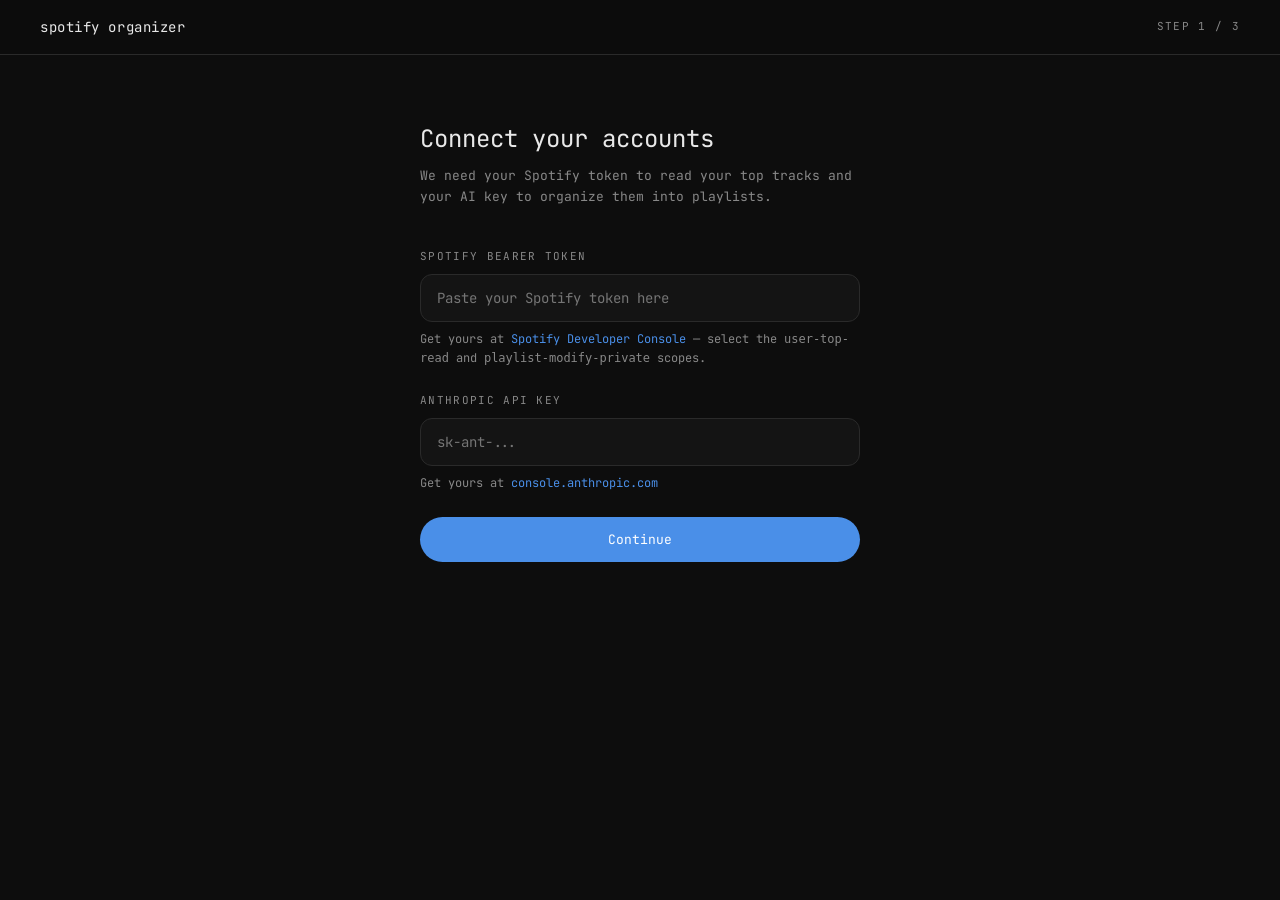
==== result.html @ da6c0eea "initial commit" ====
<!DOCTYPE html>
<html lang="pt-BR">
<head>
  <meta charset="UTF-8">
  <meta name="viewport" content="width=device-width, initial-scale=1.0">
  <title>Spotify Organizer — Results</title>
  <link rel="stylesheet" href="css/style.css">
</head>
<body>
  <nav>
    <a href="index.html" class="logo">spotify organizer</a>
    <span class="step-indicator">Step 3 / 3</span>
  </nav>

  <div class="container container--medium">
    <!-- Loading state -->
    <div id="loading-view" class="loading-container">
      <div class="spinner"></div>
      <h2>Organizing your music...</h2>
      <ul class="loading-steps">
        <li id="step-fetch" class="active">
          <span class="step-icon">○</span>
          Fetching your top 50 tracks
        </li>
        <li id="step-ai">
          <span class="step-icon">○</span>
          AI is categorizing your tracks
        </li>
        <li id="step-done">
          <span class="step-icon">○</span>
          Done
        </li>
      </ul>
    </div>

    <!-- Results state (hidden initially) -->
    <div id="results-view" style="display: none;">
      <div class="results-header">
        <h1>Your playlists are ready</h1>
        <p class="subtitle">Review the results below, then save them to your Spotify account.</p>
      </div>

      <div id="results-grid" class="results-grid"></div>

      <div id="unassigned-section" class="unassigned-section" style="display: none;">
        <h2>Unassigned tracks</h2>
        <div class="result-playlist">
          <ul id="unassigned-list" class="track-list"></ul>
        </div>
      </div>

      <div class="actions-bar">
        <button type="button" class="btn btn-primary btn-spotify" id="save-btn">
          Save to Spotify
        </button>
        <button type="button" class="btn btn-secondary" id="back-btn" style="width: auto;">
          Start over
        </button>
      </div>

      <div id="status-container"></div>
    </div>

    <!-- Error state (hidden initially) -->
    <div id="error-view" style="display: none;">
      <div class="results-header">
        <h1>Something went wrong</h1>
        <p class="subtitle" id="error-message"></p>
      </div>
      <div class="actions-bar">
        <button type="button" class="btn btn-primary" onclick="window.location.href='index.html'">
          Start over
        </button>
      </div>
    </div>
  </div>

  <script type="module">
    import { createSpotifyClient } from './js/spotify.js';
    import { categorizeTracks } from './js/llm.js';

    // Guard
    const spotifyToken = sessionStorage.getItem('spotify_token');
    const llmKey = sessionStorage.getItem('llm_api_key');
    const userPlaylists = JSON.parse(sessionStorage.getItem('user_playlists') || '[]');

    if (!spotifyToken || !llmKey || !userPlaylists.length) {
      window.location.href = 'index.html';
    }

    const spotify = createSpotifyClient(spotifyToken);

    // UI references
    const loadingView = document.getElementById('loading-view');
    const resultsView = document.getElementById('results-view');
    const errorView = document.getElementById('error-view');
    const stepFetch = document.getElementById('step-fetch');
    const stepAi = document.getElementById('step-ai');
    const stepDone = document.getElementById('step-done');

    function markStep(el, state) {
      el.classList.remove('active', 'done');
      el.classList.add(state);
      el.querySelector('.step-icon').textContent = state === 'done' ? '✓' : state === 'active' ? '◌' : '○';
    }

    function showError(msg) {
      loadingView.style.display = 'none';
      errorView.style.display = 'block';
      document.getElementById('error-message').textContent = msg;
    }

    // Store for saving later
    let allTracks = [];
    let categorized = null;

    async function run() {
      try {
        // Step 1: fetch top tracks
        markStep(stepFetch, 'active');
        allTracks = await spotify.getTopTracks();
        markStep(stepFetch, 'done');

        // Step 2: AI categorization
        markStep(stepAi, 'active');
        categorized = await categorizeTracks(llmKey, userPlaylists, allTracks);
        markStep(stepAi, 'done');

        // Step 3: done
        markStep(stepDone, 'done');

        // Short delay for visual feedback
        await new Promise(r => setTimeout(r, 500));
        renderResults();
      } catch (err) {
        showError(err.message);
      }
    }

    function renderResults() {
      loadingView.style.display = 'none';
      resultsView.style.display = 'block';

      const grid = document.getElementById('results-grid');
      const assignedUris = new Set();

      categorized.playlists.forEach((playlist) => {
        const section = document.createElement('div');
        section.className = 'result-playlist';

        let tracksHtml = '';
        playlist.tracks.forEach((track, i) => {
          assignedUris.add(track.uri);
          tracksHtml += `
            <li class="track-item">
              <span class="track-number">${i + 1}</span>
              <span class="track-name">${escapeHtml(track.name)}</span>
            </li>`;
        });

        section.innerHTML = `
          <div class="result-playlist-header">
            <h2>${escapeHtml(playlist.name)}</h2>
            <span class="track-count">${playlist.tracks.length} tracks</span>
          </div>
          <ul class="track-list">${tracksHtml}</ul>`;

        grid.appendChild(section);
      });

      // Unassigned tracks
      const unassigned = allTracks.filter(t => !assignedUris.has(t.uri));
      if (unassigned.length) {
        document.getElementById('unassigned-section').style.display = 'block';
        const list = document.getElementById('unassigned-list');
        unassigned.forEach((track, i) => {
          list.innerHTML += `
            <li class="track-item">
              <span class="track-number">${i + 1}</span>
              <span class="track-name">${escapeHtml(track.name)}</span>
              <span class="track-artist">${escapeHtml(track.artists.map(a => a.name).join(', '))}</span>
            </li>`;
        });
      }
    }

    function escapeHtml(str) {
      const div = document.createElement('div');
      div.textContent = str;
      return div.innerHTML;
    }

    // Save to Spotify
    document.getElementById('save-btn').addEventListener('click', async () => {
      const btn = document.getElementById('save-btn');
      const statusContainer = document.getElementById('status-container');
      btn.disabled = true;
      btn.textContent = 'Saving...';

      try {
        const userId = await spotify.getUserId();

        for (const playlist of categorized.playlists) {
          if (!playlist.tracks.length) continue;

          const uris = playlist.tracks.map(t => t.uri);
          const userPlaylist = userPlaylists.find(
            p => p.name.toLowerCase() === playlist.name.toLowerCase()
          );
          const description = userPlaylist
            ? [userPlaylist.vibe, userPlaylist.energy ? `Energy: ${userPlaylist.energy}` : '']
                .filter(Boolean).join(' · ')
            : '';

          const created = await spotify.createPlaylist(userId, playlist.name, description);
          await spotify.addTracksToPlaylist(created.id, uris);
        }

        statusContainer.innerHTML = `
          <div class="status-message success">
            All playlists have been created on your Spotify account!
          </div>`;
        btn.textContent = 'Saved!';
      } catch (err) {
        statusContainer.innerHTML = `
          <div class="status-message error">
            Error: ${escapeHtml(err.message)}
          </div>`;
        btn.disabled = false;
        btn.textContent = 'Retry save';
      }
    });

    document.getElementById('back-btn').addEventListener('click', () => {
      window.location.href = 'setup.html';
    });

    // Go
    run();
  </script>
</body>
</html>
---- css/style.css ----
@import url('https://fonts.googleapis.com/css2?family=JetBrains+Mono:wght@400;500&display=swap');

* {
  margin: 0;
  padding: 0;
  box-sizing: border-box;
}

:root {
  --bg: #0d0d0d;
  --surface: #141414;
  --border: #2a2a2a;
  --text: #e8e8e8;
  --muted: #888;
  --accent: #4a8fe8;
  --radius: 12px;
  --font: 'JetBrains Mono', monospace;
}

html {
  font-size: 14px;
  line-height: 1.6;
}

body {
  font-family: var(--font);
  background: var(--bg);
  color: var(--text);
  min-height: 100vh;
}

/* ── Nav ── */

nav {
  position: fixed;
  top: 0;
  left: 0;
  right: 0;
  z-index: 100;
  display: flex;
  align-items: center;
  justify-content: space-between;
  padding: 16px 40px;
  background: rgba(13, 13, 13, 0.8);
  backdrop-filter: blur(12px);
  -webkit-backdrop-filter: blur(12px);
  border-bottom: 1px solid var(--border);
}

nav .logo {
  font-size: 14px;
  color: var(--text);
  text-decoration: none;
  letter-spacing: 0.04em;
}

nav .step-indicator {
  font-size: 11px;
  text-transform: uppercase;
  letter-spacing: 0.12em;
  color: var(--muted);
}

/* ── Layout ── */

.container {
  max-width: 1200px;
  margin: 0 auto;
  padding: 120px 60px 60px;
}

.container--narrow {
  max-width: 560px;
}

.container--medium {
  max-width: 800px;
}

/* ── Typography ── */

h1 {
  font-size: 24px;
  font-weight: 400;
  margin-bottom: 8px;
}

h2 {
  font-size: 18px;
  font-weight: 400;
  margin-bottom: 8px;
}

p.subtitle {
  color: var(--muted);
  font-size: 13px;
  margin-bottom: 40px;
}

label {
  display: block;
  font-size: 11px;
  text-transform: uppercase;
  letter-spacing: 0.12em;
  color: var(--muted);
  margin-bottom: 8px;
}

/* ── Form elements ── */

input[type="text"],
input[type="password"],
textarea,
select {
  width: 100%;
  background: var(--surface);
  border: 1px solid var(--border);
  border-radius: var(--radius);
  color: var(--text);
  font-family: var(--font);
  font-size: 14px;
  padding: 14px 16px;
  outline: none;
  transition: border-color 0.2s;
}

input[type="text"]:focus,
input[type="password"]:focus,
textarea:focus,
select:focus {
  border-color: var(--accent);
}

textarea {
  resize: vertical;
  min-height: 80px;
}

select {
  cursor: pointer;
  appearance: none;
  background-image: url("data:image/svg+xml,%3Csvg xmlns='http://www.w3.org/2000/svg' width='12' height='12' viewBox='0 0 24 24' fill='none' stroke='%23888' stroke-width='2'%3E%3Cpolyline points='6 9 12 15 18 9'%3E%3C/polyline%3E%3C/svg%3E");
  background-repeat: no-repeat;
  background-position: right 16px center;
  padding-right: 40px;
}

.form-group {
  margin-bottom: 24px;
}

.form-row {
  display: grid;
  grid-template-columns: 1fr 1fr;
  gap: 16px;
}

/* ── Buttons ── */

.btn {
  display: inline-flex;
  align-items: center;
  justify-content: center;
  gap: 8px;
  font-family: var(--font);
  font-size: 13px;
  cursor: pointer;
  transition: opacity 0.2s;
  border: none;
  outline: none;
}

.btn:hover {
  opacity: 0.85;
}

.btn:disabled {
  opacity: 0.4;
  cursor: not-allowed;
}

.btn-primary {
  background: var(--accent);
  color: #fff;
  border-radius: 100px;
  padding: 14px 32px;
  width: 100%;
}

.btn-secondary {
  background: transparent;
  color: var(--muted);
  border: 1px dashed var(--border);
  border-radius: var(--radius);
  padding: 14px 24px;
  width: 100%;
}

.btn-secondary:hover {
  color: var(--text);
  border-color: var(--muted);
  opacity: 1;
}

.btn-icon {
  background: transparent;
  color: var(--muted);
  border: none;
  padding: 8px;
  border-radius: 8px;
}

.btn-icon:hover {
  color: var(--text);
  opacity: 1;
}

.btn-spotify {
  background: #1db954;
  color: #fff;
  border-radius: 100px;
  padding: 14px 32px;
}

/* ── Cards ── */

.card {
  background: var(--surface);
  border: 1px solid var(--border);
  border-radius: var(--radius);
  padding: 24px;
}

.playlist-card {
  position: relative;
  margin-bottom: 16px;
}

.playlist-card .card-header {
  display: flex;
  align-items: center;
  justify-content: space-between;
  margin-bottom: 20px;
}

.playlist-card .card-number {
  font-size: 11px;
  text-transform: uppercase;
  letter-spacing: 0.12em;
  color: var(--muted);
}

/* ── Loading ── */

.loading-container {
  text-align: center;
  padding: 80px 0;
}

.spinner {
  width: 32px;
  height: 32px;
  border: 2px solid var(--border);
  border-top-color: var(--accent);
  border-radius: 50%;
  animation: spin 0.8s linear infinite;
  margin: 0 auto 24px;
}

@keyframes spin {
  to { transform: rotate(360deg); }
}

.loading-steps {
  list-style: none;
  display: inline-flex;
  flex-direction: column;
  gap: 12px;
  text-align: left;
}

.loading-steps li {
  font-size: 13px;
  color: var(--muted);
  display: flex;
  align-items: center;
  gap: 10px;
}

.loading-steps li.active {
  color: var(--text);
}

.loading-steps li.done {
  color: var(--accent);
}

.loading-steps li .step-icon {
  width: 16px;
  text-align: center;
  flex-shrink: 0;
}

/* ── Results ── */

.results-header {
  text-align: center;
  margin-bottom: 48px;
}

.results-grid {
  display: grid;
  gap: 24px;
}

.result-playlist {
  border: 1px solid var(--border);
  border-radius: var(--radius);
  overflow: hidden;
}

.result-playlist-header {
  background: var(--surface);
  padding: 20px 24px;
  border-bottom: 1px solid var(--border);
  display: flex;
  align-items: center;
  justify-content: space-between;
}

.result-playlist-header h2 {
  margin: 0;
  font-size: 16px;
}

.result-playlist-header .track-count {
  font-size: 11px;
  text-transform: uppercase;
  letter-spacing: 0.12em;
  color: var(--muted);
}

.track-list {
  list-style: none;
}

.track-item {
  display: flex;
  align-items: center;
  gap: 16px;
  padding: 12px 24px;
  border-bottom: 1px solid var(--border);
  font-size: 13px;
}

.track-item:last-child {
  border-bottom: none;
}

.track-item .track-number {
  color: var(--muted);
  font-size: 12px;
  width: 20px;
  text-align: right;
  flex-shrink: 0;
}

.track-item .track-name {
  color: var(--text);
}

.track-item .track-artist {
  color: var(--muted);
  margin-left: auto;
  text-align: right;
}

/* ── Actions bar ── */

.actions-bar {
  display: flex;
  gap: 12px;
  margin-top: 40px;
  justify-content: center;
}

.actions-bar .btn-primary {
  width: auto;
}

/* ── Status messages ── */

.status-message {
  text-align: center;
  padding: 16px;
  border-radius: var(--radius);
  font-size: 13px;
  margin-top: 24px;
}

.status-message.success {
  background: rgba(29, 185, 84, 0.1);
  border: 1px solid rgba(29, 185, 84, 0.3);
  color: #1db954;
}

.status-message.error {
  background: rgba(232, 74, 74, 0.1);
  border: 1px solid rgba(232, 74, 74, 0.3);
  color: #e84a4a;
}

/* ── Helper text ── */

.helper-text {
  font-size: 12px;
  color: var(--muted);
  margin-top: 8px;
}

.helper-text a {
  color: var(--accent);
  text-decoration: none;
}

.helper-text a:hover {
  opacity: 0.85;
}

/* ── Unassigned tracks ── */

.unassigned-section {
  margin-top: 32px;
  opacity: 0.6;
}

.unassigned-section h2 {
  font-size: 14px;
  color: var(--muted);
  margin-bottom: 12px;
}

/* ── Responsive ── */

@media (max-width: 600px) {
  .container {
    padding: 100px 20px 40px;
  }

  nav {
    padding: 16px 20px;
  }

  .form-row {
    grid-template-columns: 1fr;
  }

  .track-item .track-artist {
    display: none;
  }

  .actions-bar {
    flex-direction: column;
  }

  .actions-bar .btn-primary {
    width: 100%;
  }
}
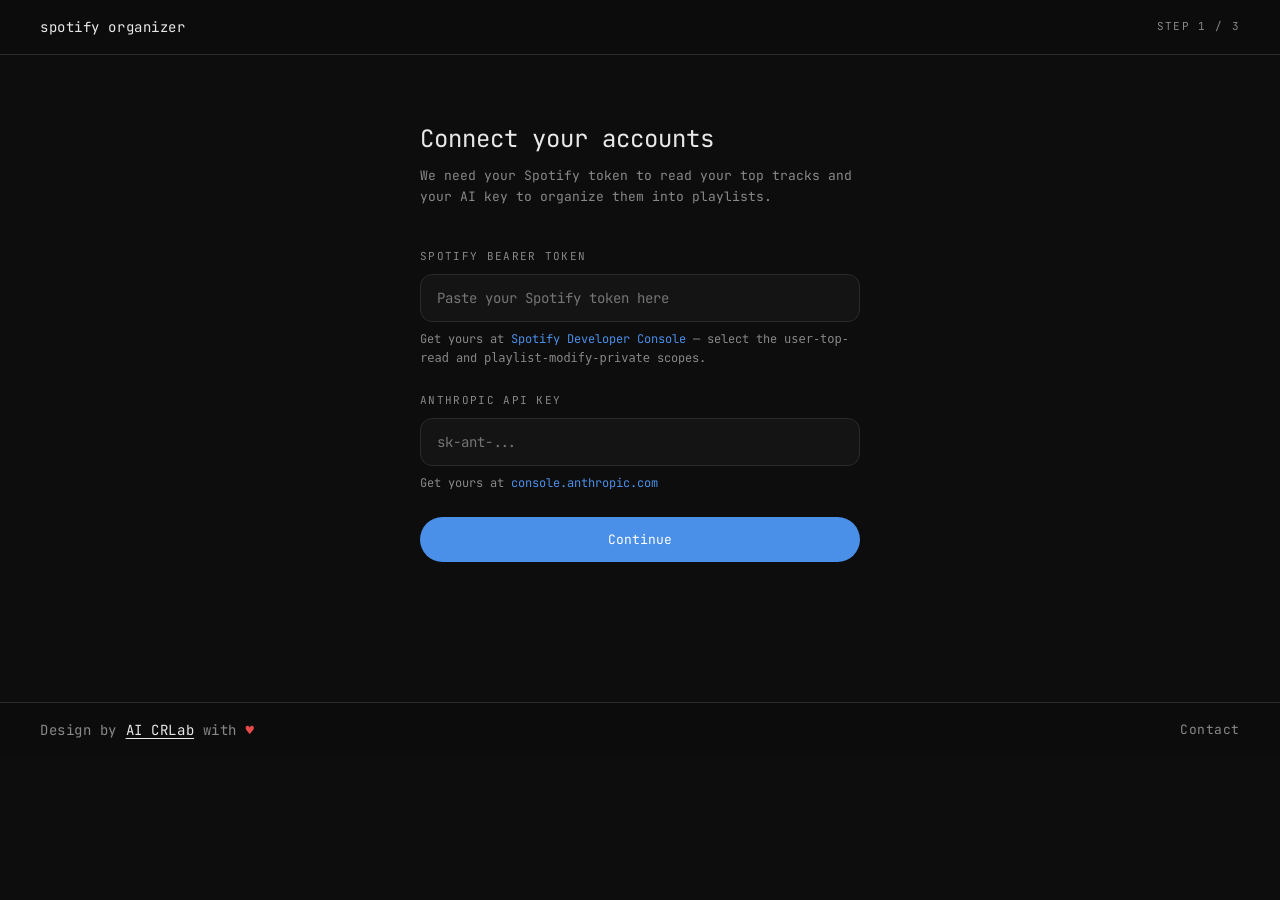
==== commit 35910dd9: "footer" ====
--- a/result.html
+++ b/result.html
@@ -26,6 +26,10 @@
           <span class="step-icon">○</span>
           AI is categorizing your tracks
         </li>
+        <li id="step-save">
+          <span class="step-icon">○</span>
+          Saving playlists to Spotify
+        </li>
         <li id="step-done">
           <span class="step-icon">○</span>
           Done
@@ -35,30 +39,27 @@
 
     <!-- Results state (hidden initially) -->
     <div id="results-view" style="display: none;">
-      <div class="results-header">
-        <h1>Your playlists are ready</h1>
-        <p class="subtitle">Review the results below, then save them to your Spotify account.</p>
-      </div>
-
-      <div id="results-grid" class="results-grid"></div>
+      <div class="results-header results-header--row">
+        <div>
+          <h1>Your playlists are ready</h1>
+          <p class="subtitle">Created and saved to your Spotify account.</p>
+        </div>
+        <button type="button" class="btn btn-secondary btn-compact" id="back-btn">
+          Create more
+        </button>
+      </div>
+
+      <div id="embeds-grid" class="embeds-grid"></div>
 
       <div id="unassigned-section" class="unassigned-section" style="display: none;">
-        <h2>Unassigned tracks</h2>
+        <div class="unassigned-header">
+          <h2>Unassigned tracks <span id="unassigned-count" class="unassigned-count"></span></h2>
+          <p>These tracks didn't match any of your playlists.</p>
+        </div>
         <div class="result-playlist">
           <ul id="unassigned-list" class="track-list"></ul>
         </div>
       </div>
-
-      <div class="actions-bar">
-        <button type="button" class="btn btn-primary btn-spotify" id="save-btn">
-          Save to Spotify
-        </button>
-        <button type="button" class="btn btn-secondary" id="back-btn" style="width: auto;">
-          Start over
-        </button>
-      </div>
-
-      <div id="status-container"></div>
     </div>
 
     <!-- Error state (hidden initially) -->
@@ -74,6 +75,13 @@
       </div>
     </div>
   </div>
+
+  <footer>
+    <span class="footer-brand"><span class="footer-prefix">Design by</span> <a href="https://www.aicrlab.com/" target="_blank" rel="noopener" class="footer-link">AI CRLab</a> <span class="footer-prefix">with</span> <span class="footer-heart">♥</span></span>
+    <div class="footer-links">
+      <a href="https://www.aicrlab.com/contact" target="_blank" rel="noopener">Contact</a>
+    </div>
+  </footer>
 
   <script type="module">
     import { createSpotifyClient } from './js/spotify.js';
@@ -96,6 +104,7 @@
     const errorView = document.getElementById('error-view');
     const stepFetch = document.getElementById('step-fetch');
     const stepAi = document.getElementById('step-ai');
+    const stepSave = document.getElementById('step-save');
     const stepDone = document.getElementById('step-done');
 
     function markStep(el, state) {
@@ -110,68 +119,88 @@
       document.getElementById('error-message').textContent = msg;
     }
 
-    // Store for saving later
-    let allTracks = [];
-    let categorized = null;
+    function escapeHtml(str) {
+      const div = document.createElement('div');
+      div.textContent = str;
+      return div.innerHTML;
+    }
 
     async function run() {
       try {
         // Step 1: fetch top tracks
         markStep(stepFetch, 'active');
-        allTracks = await spotify.getTopTracks();
+        const allTracks = await spotify.getTopTracks();
         markStep(stepFetch, 'done');
 
         // Step 2: AI categorization
         markStep(stepAi, 'active');
-        categorized = await categorizeTracks(llmKey, userPlaylists, allTracks);
+        const categorized = await categorizeTracks(llmKey, userPlaylists, allTracks);
         markStep(stepAi, 'done');
 
-        // Step 3: done
+        // Step 3: Save playlists to Spotify
+        markStep(stepSave, 'active');
+        const userId = await spotify.getUserId();
+        const createdPlaylists = [];
+        const assignedUris = new Set();
+
+        for (const playlist of categorized.playlists) {
+          if (!playlist.tracks.length) continue;
+
+          const uris = playlist.tracks.map(t => t.uri);
+          uris.forEach(uri => assignedUris.add(uri));
+
+          const userPlaylist = userPlaylists.find(
+            p => p.name.toLowerCase() === playlist.name.toLowerCase()
+          );
+          const description = userPlaylist
+            ? [userPlaylist.vibe, userPlaylist.energy ? `Energy: ${userPlaylist.energy}` : '']
+                .filter(Boolean).join(' · ')
+            : '';
+
+          const created = await spotify.createPlaylist(userId, playlist.name, description);
+          await spotify.addTracksToPlaylist(created.id, uris);
+          createdPlaylists.push({ id: created.id, name: playlist.name });
+        }
+        markStep(stepSave, 'done');
+
+        // Step 4: Done
         markStep(stepDone, 'done');
-
-        // Short delay for visual feedback
         await new Promise(r => setTimeout(r, 500));
-        renderResults();
+
+        // Render results
+        const unassigned = allTracks.filter(t => !assignedUris.has(t.uri));
+        renderResults(createdPlaylists, unassigned);
       } catch (err) {
         showError(err.message);
       }
     }
 
-    function renderResults() {
+    function renderResults(playlists, unassigned) {
       loadingView.style.display = 'none';
       resultsView.style.display = 'block';
 
-      const grid = document.getElementById('results-grid');
-      const assignedUris = new Set();
-
-      categorized.playlists.forEach((playlist) => {
-        const section = document.createElement('div');
-        section.className = 'result-playlist';
-
-        let tracksHtml = '';
-        playlist.tracks.forEach((track, i) => {
-          assignedUris.add(track.uri);
-          tracksHtml += `
-            <li class="track-item">
-              <span class="track-number">${i + 1}</span>
-              <span class="track-name">${escapeHtml(track.name)}</span>
-            </li>`;
-        });
-
-        section.innerHTML = `
-          <div class="result-playlist-header">
-            <h2>${escapeHtml(playlist.name)}</h2>
-            <span class="track-count">${playlist.tracks.length} tracks</span>
-          </div>
-          <ul class="track-list">${tracksHtml}</ul>`;
-
-        grid.appendChild(section);
+      // Render Spotify embeds
+      const grid = document.getElementById('embeds-grid');
+      playlists.forEach(({ id, name }) => {
+        const wrapper = document.createElement('div');
+        wrapper.className = 'embed-card';
+        wrapper.innerHTML = `
+          <iframe
+            title="Spotify Embed: ${escapeHtml(name)}"
+            src="https://open.spotify.com/embed/playlist/${id}?utm_source=generator&theme=0"
+            width="100%"
+            height="352"
+            frameBorder="0"
+            allow="autoplay; clipboard-write; encrypted-media; fullscreen; picture-in-picture"
+            loading="lazy"
+          ></iframe>`;
+        grid.appendChild(wrapper);
       });
 
-      // Unassigned tracks
-      const unassigned = allTracks.filter(t => !assignedUris.has(t.uri));
+      // Render unassigned tracks
       if (unassigned.length) {
         document.getElementById('unassigned-section').style.display = 'block';
+        document.getElementById('unassigned-count').textContent = `(${unassigned.length})`;
         const list = document.getElementById('unassigned-list');
         unassigned.forEach((track, i) => {
           list.innerHTML += `
@@ -184,53 +213,6 @@
       }
     }
 
-    function escapeHtml(str) {
-      const div = document.createElement('div');
-      div.textContent = str;
-      return div.innerHTML;
-    }
-
-    // Save to Spotify
-    document.getElementById('save-btn').addEventListener('click', async () => {
-      const btn = document.getElementById('save-btn');
-      const statusContainer = document.getElementById('status-container');
-      btn.disabled = true;
-      btn.textContent = 'Saving...';
-
-      try {
-        const userId = await spotify.getUserId();
-
-        for (const playlist of categorized.playlists) {
-          if (!playlist.tracks.length) continue;
-
-          const uris = playlist.tracks.map(t => t.uri);
-          const userPlaylist = userPlaylists.find(
-            p => p.name.toLowerCase() === playlist.name.toLowerCase()
-          );
-          const description = userPlaylist
-            ? [userPlaylist.vibe, userPlaylist.energy ? `Energy: ${userPlaylist.energy}` : '']
-                .filter(Boolean).join(' · ')
-            : '';
-
-          const created = await spotify.createPlaylist(userId, playlist.name, description);
-          await spotify.addTracksToPlaylist(created.id, uris);
-        }
-
-        statusContainer.innerHTML = `
-          <div class="status-message success">
-            All playlists have been created on your Spotify account!
-          </div>`;
-        btn.textContent = 'Saved!';
-      } catch (err) {
-        statusContainer.innerHTML = `
-          <div class="status-message error">
-            Error: ${escapeHtml(err.message)}
-          </div>`;
-        btn.disabled = false;
-        btn.textContent = 'Retry save';
-      }
-    });
-
     document.getElementById('back-btn').addEventListener('click', () => {
       window.location.href = 'setup.html';
     });
--- a/css/style.css
+++ b/css/style.css
@@ -308,6 +308,25 @@
   margin-bottom: 48px;
 }
 
+.results-header--row {
+  text-align: left;
+  display: flex;
+  align-items: flex-start;
+  justify-content: space-between;
+  gap: 16px;
+}
+
+.results-header--row .subtitle {
+  margin-bottom: 0;
+}
+
+.btn-compact {
+  white-space: nowrap;
+  width: auto;
+  padding: 10px 20px;
+  flex-shrink: 0;
+}
+
 .results-grid {
   display: grid;
   gap: 24px;
@@ -430,14 +449,100 @@
 /* ── Unassigned tracks ── */
 
 .unassigned-section {
-  margin-top: 32px;
+  margin-top: 40px;
+}
+
+.unassigned-header {
+  margin-bottom: 16px;
+}
+
+.unassigned-header h2 {
+  font-size: 14px;
+  color: var(--muted);
+  margin-bottom: 4px;
+}
+
+.unassigned-header p {
+  font-size: 12px;
+  color: var(--muted);
+  opacity: 0.7;
+}
+
+.unassigned-count {
   opacity: 0.6;
 }
 
-.unassigned-section h2 {
+/* ── Spotify Embeds ── */
+
+.embeds-grid {
+  display: grid;
+  gap: 24px;
+}
+
+.embed-card {
+  border-radius: var(--radius);
+  overflow: hidden;
+}
+
+.embed-card iframe {
+  display: block;
+  border-radius: var(--radius);
+}
+
+/* ── Footer ── */
+
+footer {
+  display: flex;
+  align-items: center;
+  justify-content: space-between;
+  padding: 16px 40px;
+  background: rgba(13, 13, 13, 0.8);
+  backdrop-filter: blur(12px);
+  -webkit-backdrop-filter: blur(12px);
+  border-top: 1px solid var(--border);
+  margin-top: 80px;
+}
+
+footer .footer-brand {
   font-size: 14px;
-  color: var(--muted);
-  margin-bottom: 12px;
+  color: var(--text);
+  letter-spacing: 0.04em;
+}
+
+footer .footer-prefix {
+  color: var(--muted);
+}
+
+footer .footer-link {
+  color: var(--text);
+  text-decoration: underline;
+  text-underline-offset: 3px;
+  transition: opacity 0.2s;
+}
+
+footer .footer-link:hover {
+  opacity: 0.75;
+}
+
+footer .footer-heart {
+  color: #e84a4a;
+}
+
+footer .footer-links {
+  display: flex;
+  gap: 24px;
+}
+
+footer .footer-links a {
+  font-size: 13px;
+  color: var(--muted);
+  text-decoration: none;
+  letter-spacing: 0.04em;
+  transition: color 0.2s;
+}
+
+footer .footer-links a:hover {
+  color: var(--text);
 }
 
 /* ── Responsive ── */
@@ -466,4 +571,8 @@
   .actions-bar .btn-primary {
     width: 100%;
   }
-}
+
+  footer {
+    padding: 16px 20px;
+  }
+}
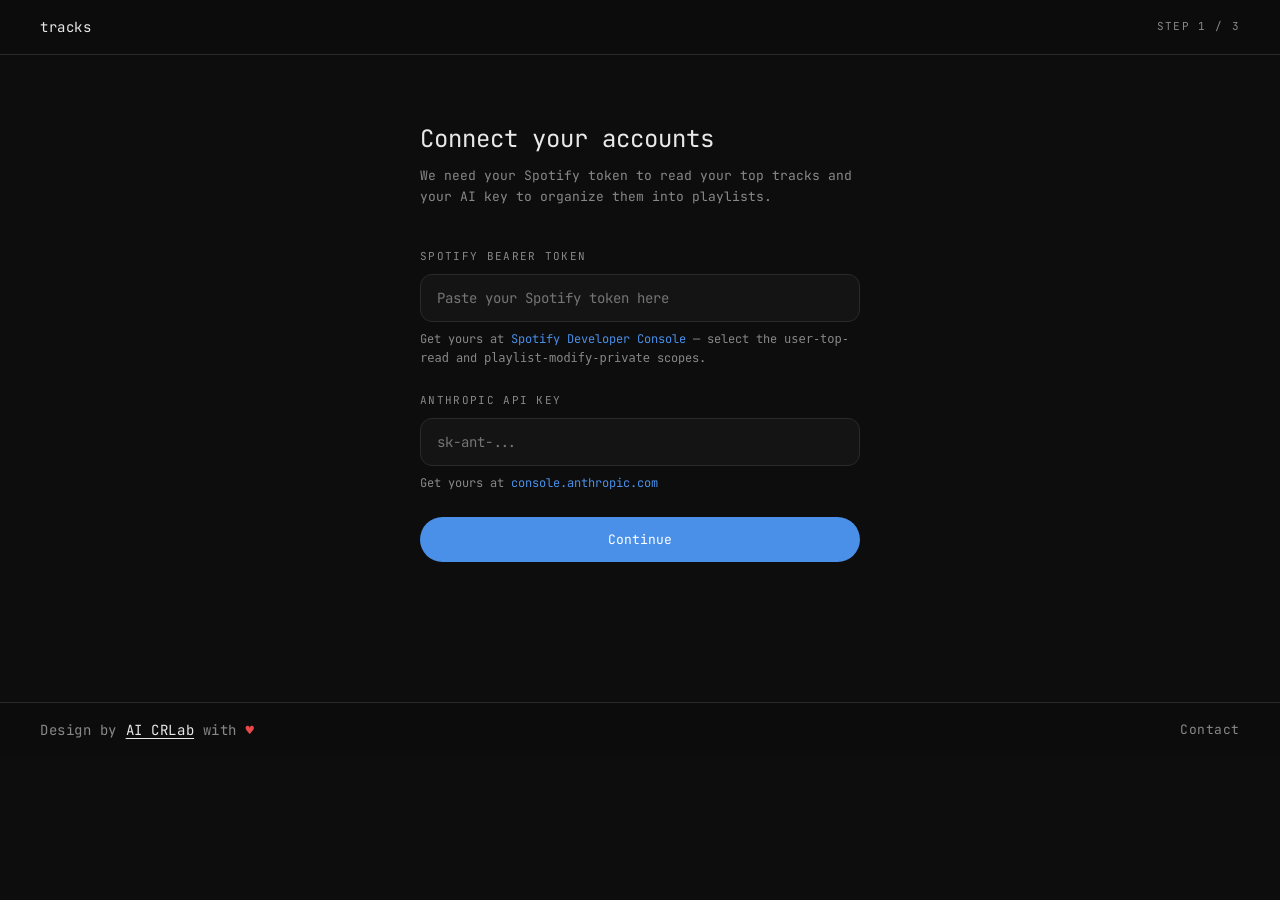
==== commit 245ef9c4: "logo para tracks" ====
--- a/result.html
+++ b/result.html
@@ -3,12 +3,12 @@
 <head>
   <meta charset="UTF-8">
   <meta name="viewport" content="width=device-width, initial-scale=1.0">
-  <title>Spotify Organizer — Results</title>
+  <title>tracks — Results</title>
   <link rel="stylesheet" href="css/style.css">
 </head>
 <body>
   <nav>
-    <a href="index.html" class="logo">spotify organizer</a>
+    <a href="index.html" class="logo">tracks</a>
     <span class="step-indicator">Step 3 / 3</span>
   </nav>
 
